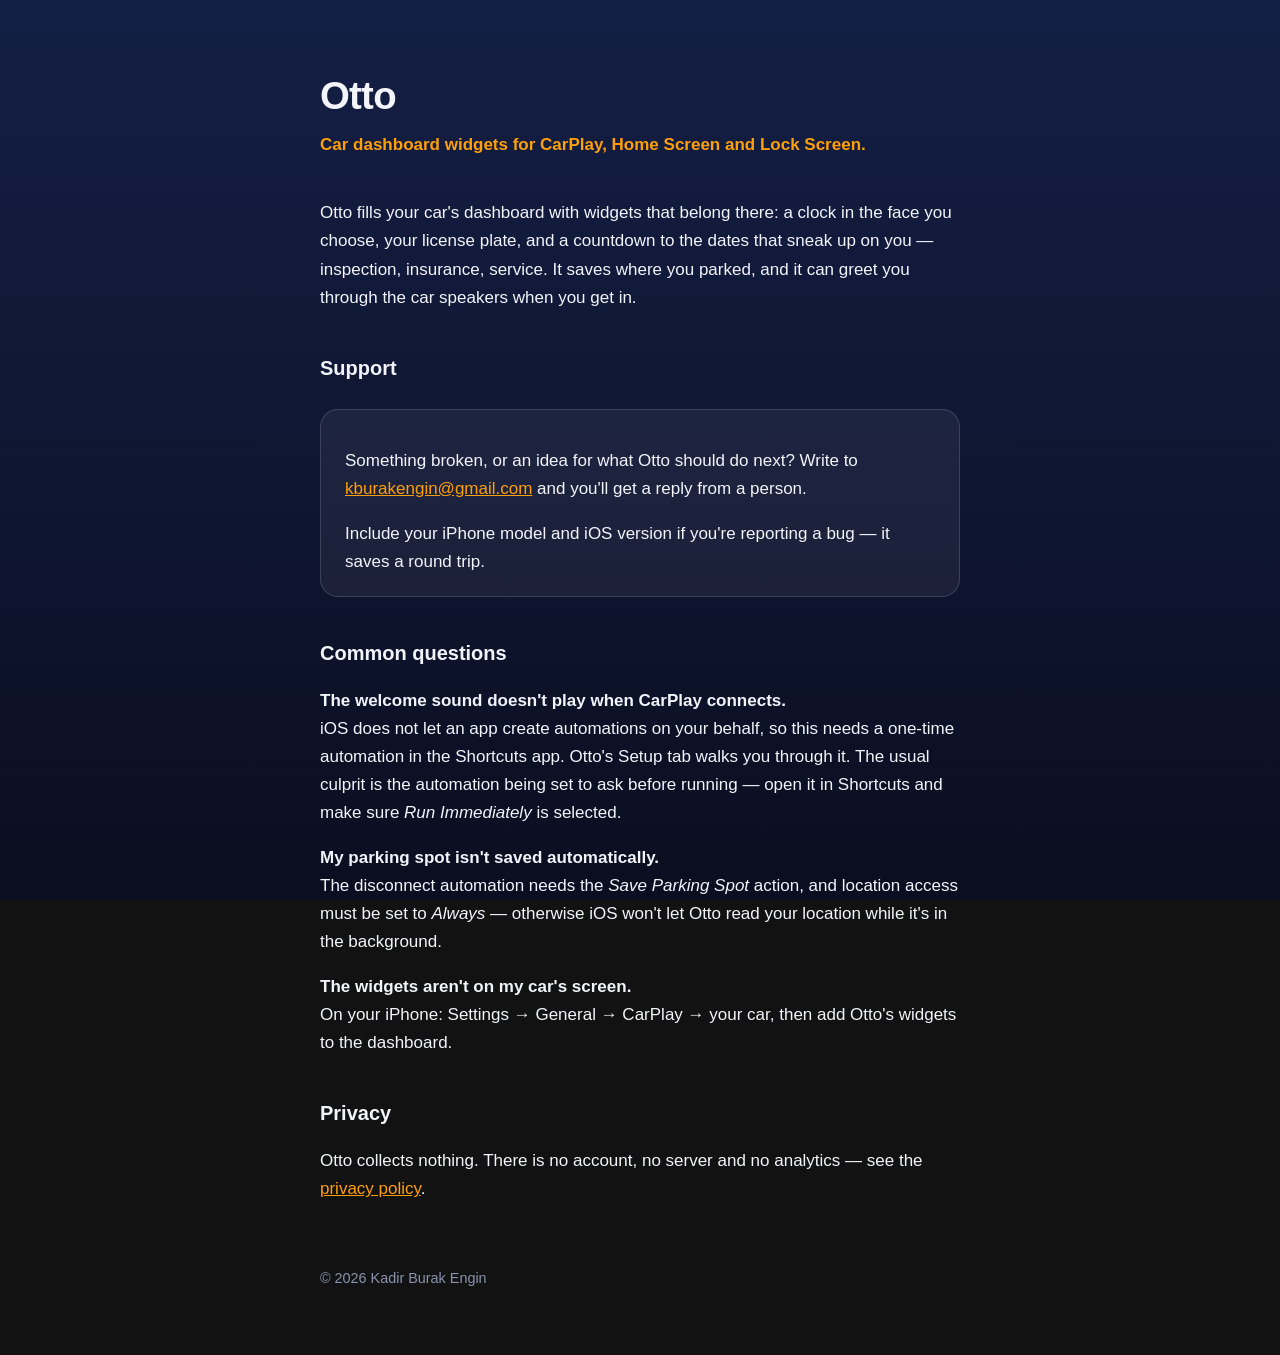
==== index.html @ ce2678f4 "Otto support and privacy pages" ====
<!doctype html>
<html lang="en">
<head>
<meta charset="utf-8">
<meta name="viewport" content="width=device-width, initial-scale=1">
<title>Otto — Car Dashboard Widgets</title>
<style>
  :root { color-scheme: dark; }
  * { box-sizing: border-box; }
  body {
    margin: 0;
    padding: 4rem 1.5rem;
    background: linear-gradient(180deg, #141F45 0%, #0A0E20 100%);
    background-attachment: fixed;
    color: #F2F4FA;
    font: 17px/1.65 -apple-system, BlinkMacSystemFont, "Segoe UI", Roboto, sans-serif;
  }
  main { max-width: 40rem; margin: 0 auto; }
  h1 { font-size: 2.4rem; margin: 0 0 .25rem; letter-spacing: -.02em; }
  .tag { color: #FF9F0A; font-weight: 600; margin: 0 0 2.5rem; }
  h2 { font-size: 1.25rem; margin: 2.5rem 0 .5rem; }
  a { color: #FF9F0A; }
  ul { padding-left: 1.2rem; }
  li { margin: .3rem 0; }
  .card {
    background: rgba(255,255,255,.06);
    border: 1px solid rgba(255,255,255,.14);
    border-radius: 18px;
    padding: 1.25rem 1.5rem;
    margin: 1.5rem 0;
  }
  footer { margin-top: 4rem; color: #8A93AD; font-size: .9rem; }
</style>
</head>
<body>
<main>
  <h1>Otto</h1>
  <p class="tag">Car dashboard widgets for CarPlay, Home Screen and Lock Screen.</p>

  <p>Otto fills your car's dashboard with widgets that belong there: a clock in the
  face you choose, your license plate, and a countdown to the dates that sneak up on
  you — inspection, insurance, service. It saves where you parked, and it can greet
  you through the car speakers when you get in.</p>

  <h2>Support</h2>
  <div class="card">
    <p>Something broken, or an idea for what Otto should do next? Write to
    <a href="mailto:kburakengin@gmail.com">kburakengin@gmail.com</a> and you'll get
    a reply from a person.</p>
    <p style="margin-bottom:0">Include your iPhone model and iOS version if you're
    reporting a bug — it saves a round trip.</p>
  </div>

  <h2>Common questions</h2>

  <p><strong>The welcome sound doesn't play when CarPlay connects.</strong><br>
  iOS does not let an app create automations on your behalf, so this needs a one-time
  automation in the Shortcuts app. Otto's Setup tab walks you through it. The usual
  culprit is the automation being set to ask before running — open it in Shortcuts and
  make sure <em>Run Immediately</em> is selected.</p>

  <p><strong>My parking spot isn't saved automatically.</strong><br>
  The disconnect automation needs the <em>Save Parking Spot</em> action, and location
  access must be set to <em>Always</em> — otherwise iOS won't let Otto read your
  location while it's in the background.</p>

  <p><strong>The widgets aren't on my car's screen.</strong><br>
  On your iPhone: Settings → General → CarPlay → your car, then add Otto's widgets to
  the dashboard.</p>

  <h2>Privacy</h2>
  <p>Otto collects nothing. There is no account, no server and no analytics — see the
  <a href="privacy.html">privacy policy</a>.</p>

  <footer>© 2026 Kadir Burak Engin</footer>
</main>
</body>
</html>
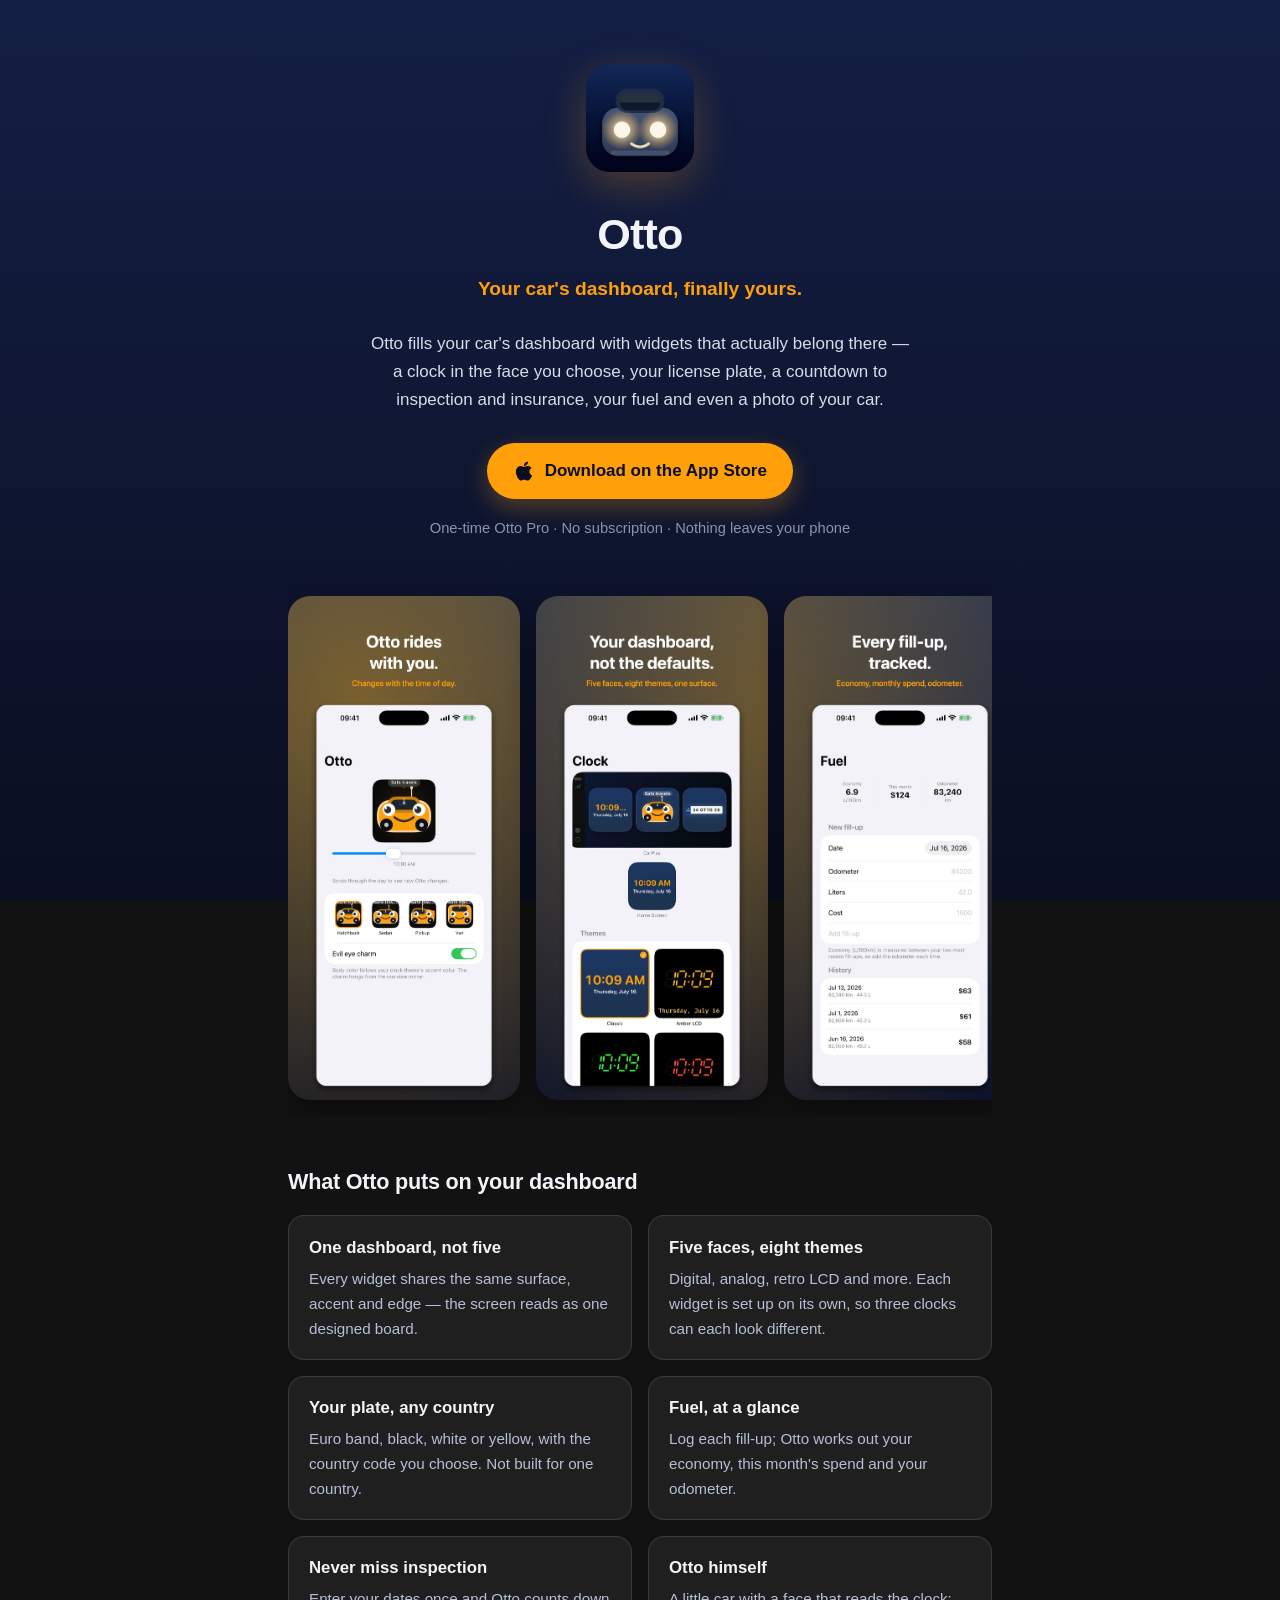
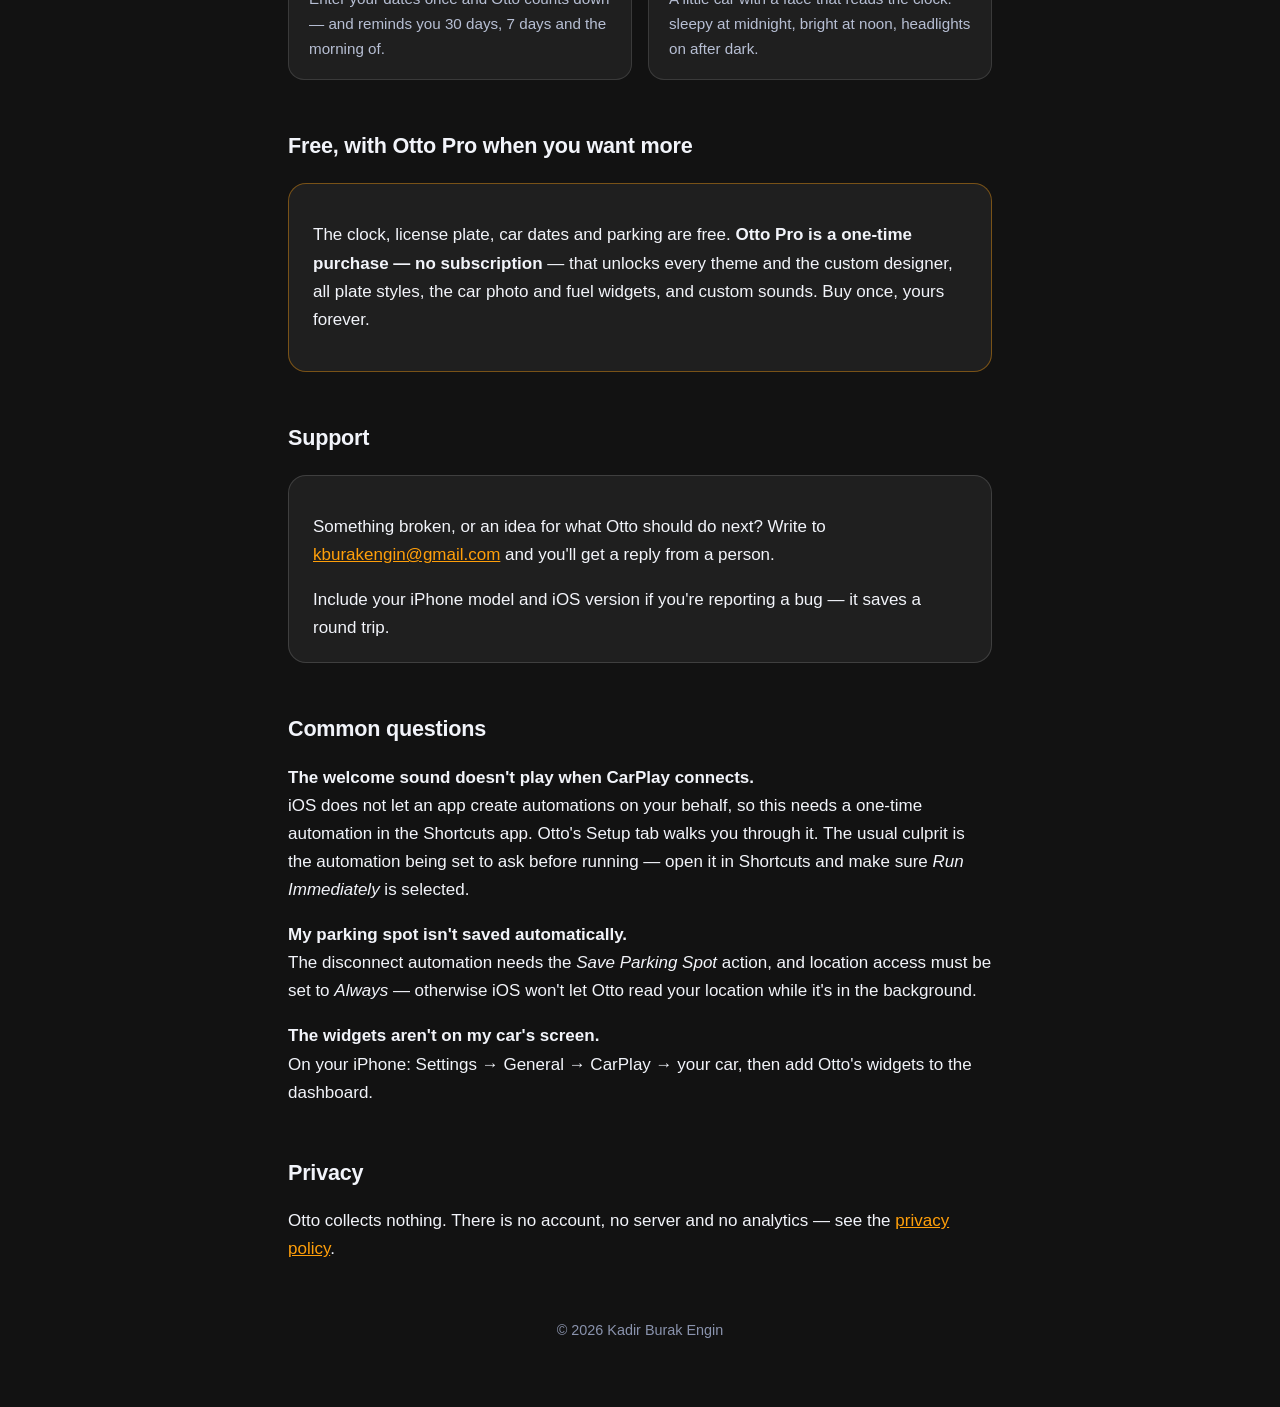
==== commit 69eb37c0: "Rebuild landing page: hero, App Store button, screenshots, features" ====
--- a/index.html
+++ b/index.html
@@ -4,43 +4,118 @@
 <meta charset="utf-8">
 <meta name="viewport" content="width=device-width, initial-scale=1">
 <title>Otto — Car Dashboard Widgets</title>
+<meta name="description" content="Otto fills your car's dashboard with widgets that belong there — clock, plate, car dates, fuel and your car's photo. One-time Otto Pro, no subscription.">
+<meta property="og:title" content="Otto — Car Dashboard Widgets">
+<meta property="og:description" content="Widgets that belong on your car's dashboard. One-time, no subscription.">
 <style>
   :root { color-scheme: dark; }
   * { box-sizing: border-box; }
   body {
     margin: 0;
-    padding: 4rem 1.5rem;
+    padding: 0 1.5rem 4rem;
     background: linear-gradient(180deg, #141F45 0%, #0A0E20 100%);
     background-attachment: fixed;
     color: #F2F4FA;
     font: 17px/1.65 -apple-system, BlinkMacSystemFont, "Segoe UI", Roboto, sans-serif;
   }
-  main { max-width: 40rem; margin: 0 auto; }
-  h1 { font-size: 2.4rem; margin: 0 0 .25rem; letter-spacing: -.02em; }
-  .tag { color: #FF9F0A; font-weight: 600; margin: 0 0 2.5rem; }
-  h2 { font-size: 1.25rem; margin: 2.5rem 0 .5rem; }
+  main { max-width: 44rem; margin: 0 auto; }
   a { color: #FF9F0A; }
-  ul { padding-left: 1.2rem; }
-  li { margin: .3rem 0; }
+
+  /* Hero */
+  .hero { text-align: center; padding: 4rem 0 1rem; }
+  .hero img.icon {
+    width: 108px; height: 108px; border-radius: 24px;
+    box-shadow: 0 12px 40px rgba(255,159,10,.25);
+  }
+  h1 { font-size: 2.7rem; margin: 1.1rem 0 .2rem; letter-spacing: -.02em; }
+  .tag { color: #FF9F0A; font-weight: 600; font-size: 1.2rem; margin: 0 0 1.6rem; }
+  .lede { max-width: 34rem; margin: 0 auto 1.8rem; color: #D7DCEA; }
+
+  .appstore {
+    display: inline-flex; align-items: center; gap: .6rem;
+    background: #FF9F0A; color: #0A0E20; text-decoration: none;
+    font-weight: 700; padding: .85rem 1.6rem; border-radius: 999px;
+    box-shadow: 0 8px 24px rgba(255,159,10,.3);
+  }
+  .appstore svg { width: 22px; height: 22px; fill: #0A0E20; }
+  .trust { margin: 1.1rem 0 0; color: #8A93AD; font-size: .92rem; }
+
+  /* Screenshots */
+  .shots {
+    display: flex; gap: 1rem; overflow-x: auto; padding: 2.5rem 0 1rem;
+    scroll-snap-type: x mandatory; -webkit-overflow-scrolling: touch;
+  }
+  .shots img {
+    width: 232px; flex: 0 0 auto; border-radius: 22px; scroll-snap-align: center;
+    box-shadow: 0 10px 30px rgba(0,0,0,.4);
+  }
+
+  /* Features */
+  h2 { font-size: 1.35rem; margin: 3rem 0 1rem; letter-spacing: -.01em; }
+  .grid { display: grid; grid-template-columns: 1fr 1fr; gap: 1rem; }
+  .feature {
+    background: rgba(255,255,255,.06); border: 1px solid rgba(255,255,255,.12);
+    border-radius: 16px; padding: 1.1rem 1.25rem;
+  }
+  .feature h3 { margin: 0 0 .25rem; font-size: 1.05rem; }
+  .feature p { margin: 0; color: #B7BFD4; font-size: .95rem; }
+
   .card {
-    background: rgba(255,255,255,.06);
-    border: 1px solid rgba(255,255,255,.14);
-    border-radius: 18px;
-    padding: 1.25rem 1.5rem;
-    margin: 1.5rem 0;
+    background: rgba(255,255,255,.06); border: 1px solid rgba(255,255,255,.14);
+    border-radius: 18px; padding: 1.25rem 1.5rem; margin: 1.25rem 0;
   }
-  footer { margin-top: 4rem; color: #8A93AD; font-size: .9rem; }
+  .pro { border-color: rgba(255,159,10,.4); }
+
+  footer { margin-top: 3.5rem; color: #8A93AD; font-size: .9rem; text-align: center; }
+
+  @media (max-width: 560px) {
+    h1 { font-size: 2.2rem; }
+    .grid { grid-template-columns: 1fr; }
+    .shots img { width: 200px; }
+  }
 </style>
 </head>
 <body>
 <main>
-  <h1>Otto</h1>
-  <p class="tag">Car dashboard widgets for CarPlay, Home Screen and Lock Screen.</p>
 
-  <p>Otto fills your car's dashboard with widgets that belong there: a clock in the
-  face you choose, your license plate, and a countdown to the dates that sneak up on
-  you — inspection, insurance, service. It saves where you parked, and it can greet
-  you through the car speakers when you get in.</p>
+  <section class="hero">
+    <img class="icon" src="assets/icon.png" alt="Otto app icon">
+    <h1>Otto</h1>
+    <p class="tag">Your car's dashboard, finally yours.</p>
+    <p class="lede">Otto fills your car's dashboard with widgets that actually belong
+    there — a clock in the face you choose, your license plate, a countdown to
+    inspection and insurance, your fuel and even a photo of your car.</p>
+    <a class="appstore" href="https://apps.apple.com/app/id6790812327">
+      <svg viewBox="0 0 384 512" aria-hidden="true"><path d="M318.7 268.7c-.2-36.7 16.4-64.4 50-84.8-18.8-26.9-47.2-41.7-84.7-44.6-35.5-2.8-74.3 20.7-88.5 20.7-15 0-49.4-19.7-76.4-19.7C63.3 141.2 4 184.8 4 273.5q0 39.3 14.4 81.2c12.8 36.7 59 126.7 107.2 125.2 25.2-.6 43-17.9 75.8-17.9 31.8 0 48.3 17.9 76.4 17.9 48.6-.7 90.4-82.5 102.6-119.3-65.2-30.7-61.7-90-61.7-91.9zm-56.6-164.2c27.3-32.4 24.8-61.9 24-72.5-24.1 1.4-52 16.4-67.9 34.9-17.5 19.8-27.8 44.3-25.6 71.9 26.1 2 49.9-11.4 69.5-34.3z"/></svg>
+      Download on the App Store
+    </a>
+    <p class="trust">One-time Otto Pro · No subscription · Nothing leaves your phone</p>
+  </section>
+
+  <section class="shots" aria-label="Screenshots">
+    <img src="assets/2-otto.jpg" alt="Otto the mascot on the CarPlay dashboard">
+    <img src="assets/1-themes.jpg" alt="Clock themes and the CarPlay dashboard">
+    <img src="assets/3-fuel.jpg" alt="Fuel tracking widget">
+    <img src="assets/6-pro.jpg" alt="Otto Pro">
+  </section>
+
+  <h2>What Otto puts on your dashboard</h2>
+  <div class="grid">
+    <div class="feature"><h3>One dashboard, not five</h3><p>Every widget shares the same surface, accent and edge — the screen reads as one designed board.</p></div>
+    <div class="feature"><h3>Five faces, eight themes</h3><p>Digital, analog, retro LCD and more. Each widget is set up on its own, so three clocks can each look different.</p></div>
+    <div class="feature"><h3>Your plate, any country</h3><p>Euro band, black, white or yellow, with the country code you choose. Not built for one country.</p></div>
+    <div class="feature"><h3>Fuel, at a glance</h3><p>Log each fill-up; Otto works out your economy, this month's spend and your odometer.</p></div>
+    <div class="feature"><h3>Never miss inspection</h3><p>Enter your dates once and Otto counts down — and reminds you 30 days, 7 days and the morning of.</p></div>
+    <div class="feature"><h3>Otto himself</h3><p>A little car with a face that reads the clock: sleepy at midnight, bright at noon, headlights on after dark.</p></div>
+  </div>
+
+  <h2>Free, with Otto Pro when you want more</h2>
+  <div class="card pro">
+    <p>The clock, license plate, car dates and parking are free. <strong>Otto Pro is a
+    one-time purchase — no subscription</strong> — that unlocks every theme and the
+    custom designer, all plate styles, the car photo and fuel widgets, and custom
+    sounds. Buy once, yours forever.</p>
+  </div>
 
   <h2>Support</h2>
   <div class="card">
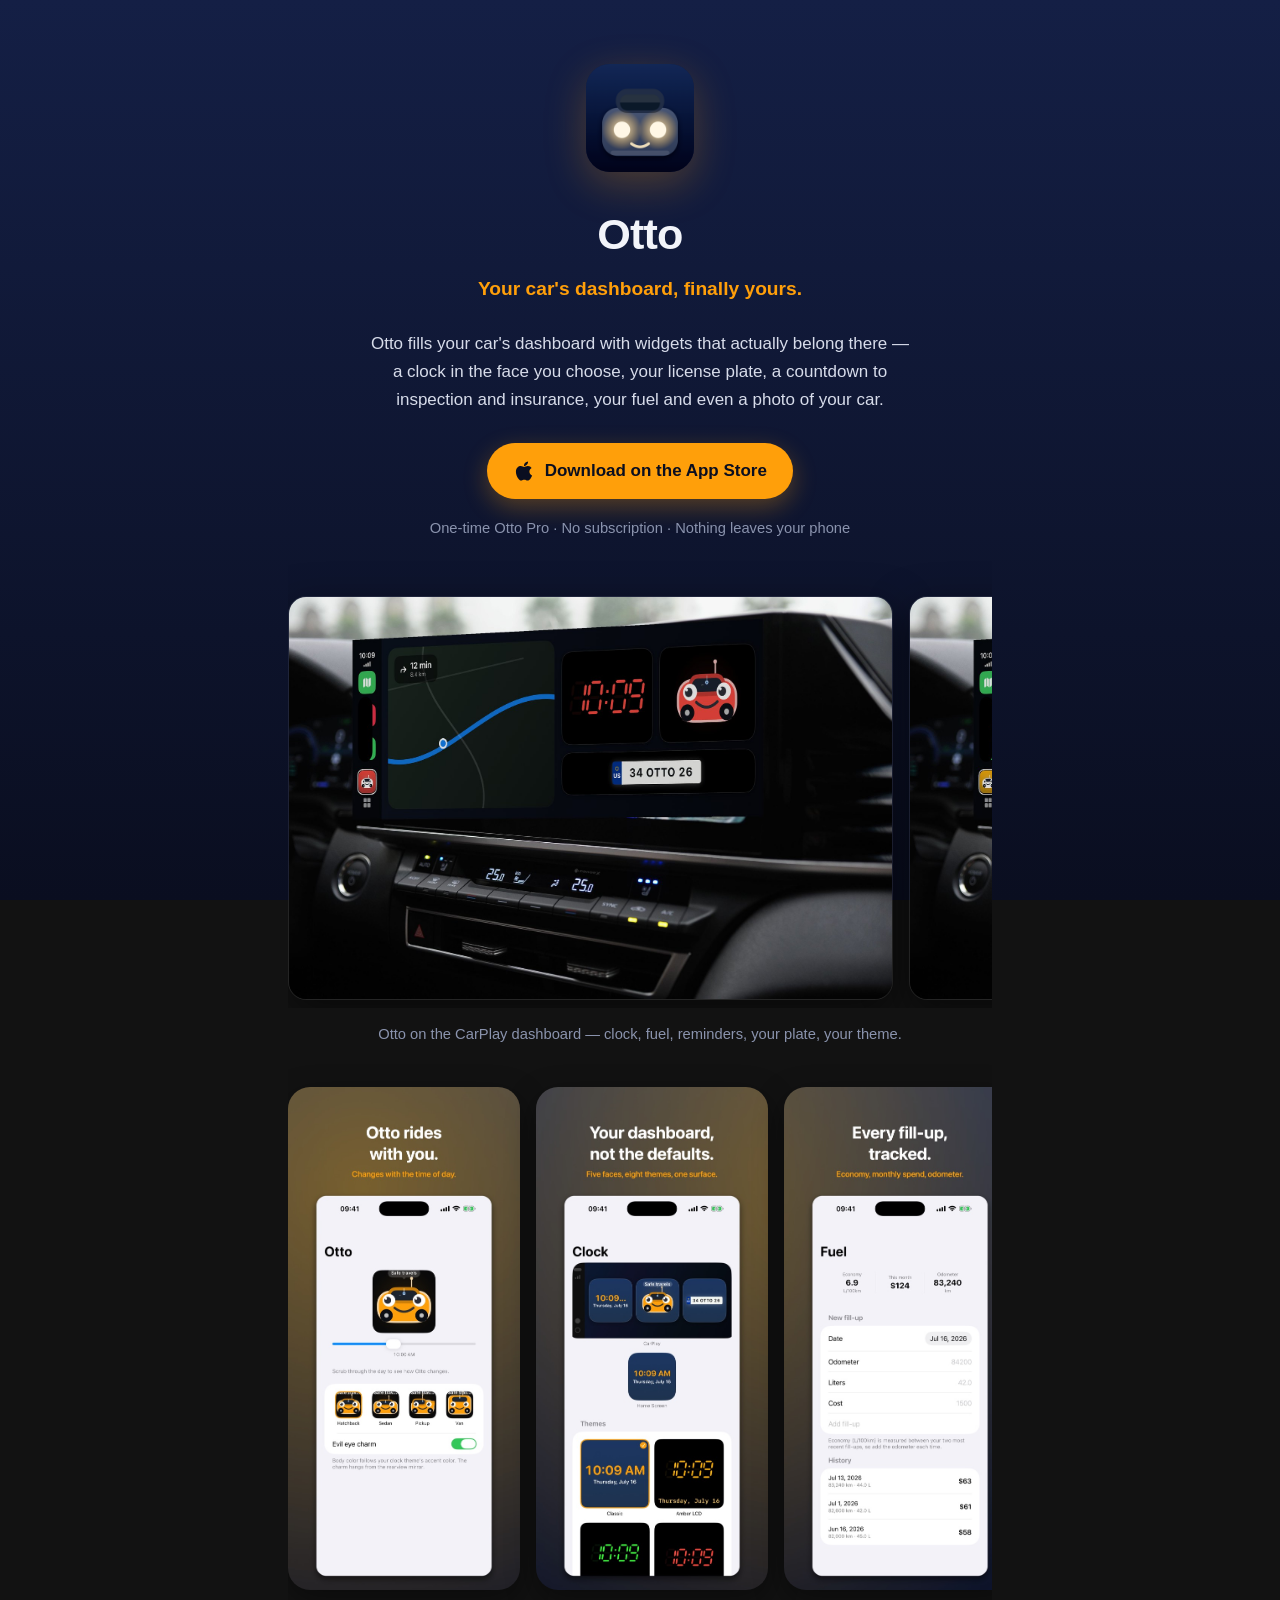
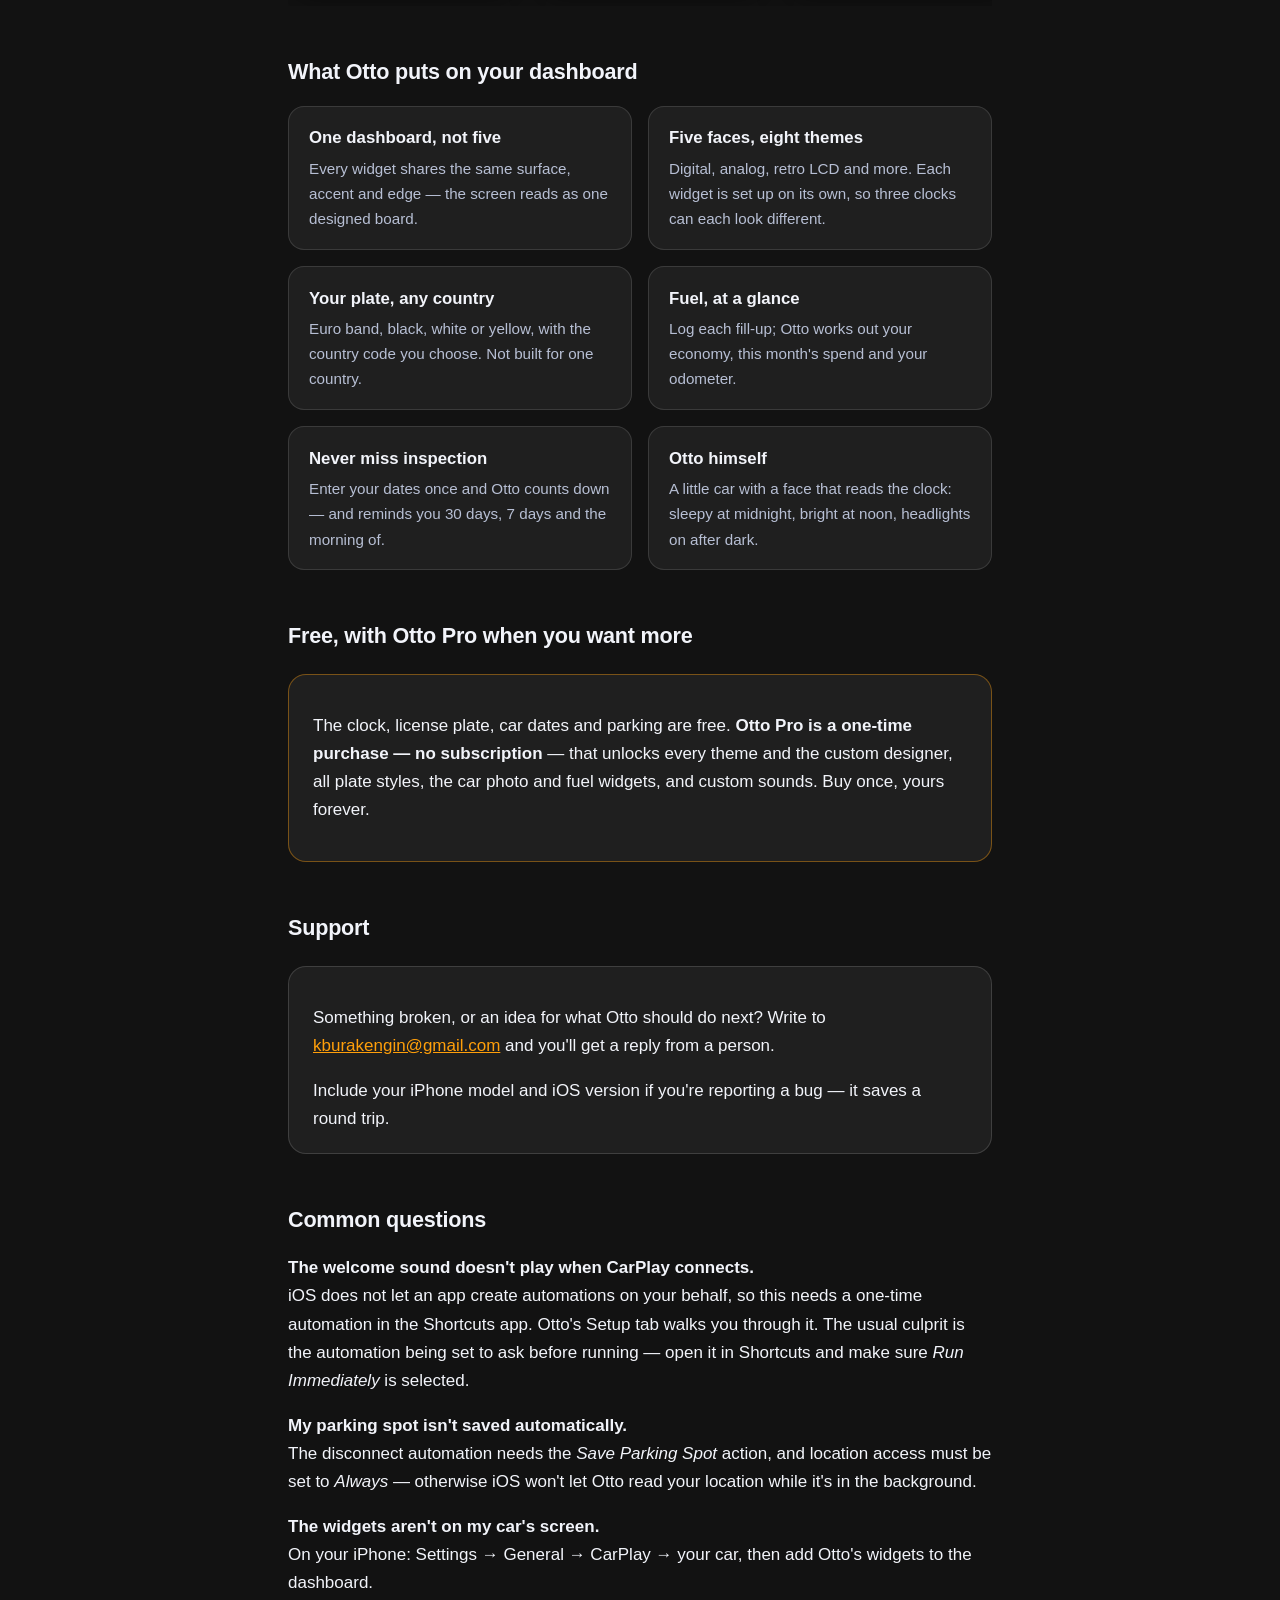
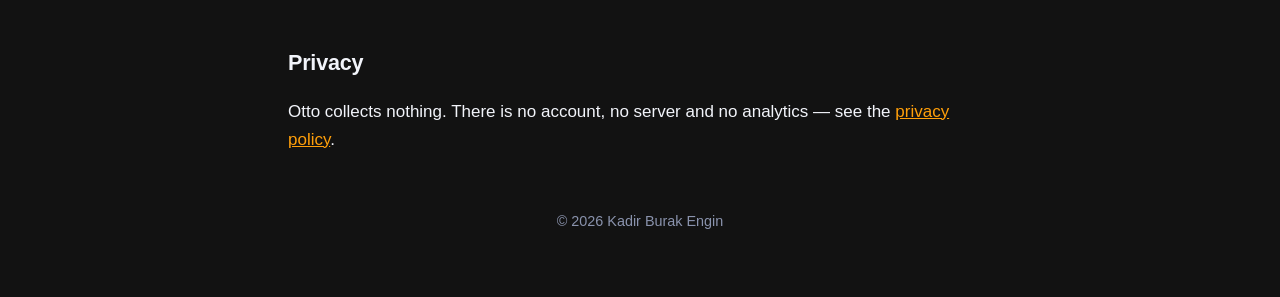
==== commit 4afd4cf8: "Add the CarPlay in-car gallery to the landing page Four shots of Otto's dashboard on a real car's Ca" ====
--- a/index.html
+++ b/index.html
@@ -39,6 +39,18 @@
   }
   .appstore svg { width: 22px; height: 22px; fill: #0A0E20; }
   .trust { margin: 1.1rem 0 0; color: #8A93AD; font-size: .92rem; }
+
+  /* CarPlay in-car gallery */
+  .carplay-gallery {
+    display: flex; gap: 1rem; overflow-x: auto; padding: 2.5rem 0 .5rem;
+    scroll-snap-type: x mandatory; -webkit-overflow-scrolling: touch;
+  }
+  .carplay-gallery img {
+    flex: 0 0 auto; width: 86%; max-width: 640px; border-radius: 18px;
+    scroll-snap-align: center; box-shadow: 0 14px 40px rgba(0,0,0,.5);
+    border: 1px solid rgba(255,255,255,.08);
+  }
+  .carplay-cap { margin: .9rem 0 0; color: #8A93AD; font-size: .92rem; text-align: center; }
 
   /* Screenshots */
   .shots {
@@ -91,6 +103,14 @@
     </a>
     <p class="trust">One-time Otto Pro · No subscription · Nothing leaves your phone</p>
   </section>
+
+  <div class="carplay-gallery" aria-label="Otto on a car's CarPlay dashboard">
+    <img src="assets/carplay-default.jpg" alt="Otto's clock, mascot and plate on a CarPlay dashboard">
+    <img src="assets/carplay-fuel.jpg" alt="Otto's fuel economy and odometer on a CarPlay dashboard">
+    <img src="assets/carplay-dates.jpg" alt="Otto's inspection and insurance countdown on a CarPlay dashboard">
+    <img src="assets/carplay-neon.jpg" alt="Otto in a neon theme on a CarPlay dashboard">
+  </div>
+  <p class="carplay-cap">Otto on the CarPlay dashboard — clock, fuel, reminders, your plate, your theme.</p>
 
   <section class="shots" aria-label="Screenshots">
     <img src="assets/2-otto.jpg" alt="Otto the mascot on the CarPlay dashboard">
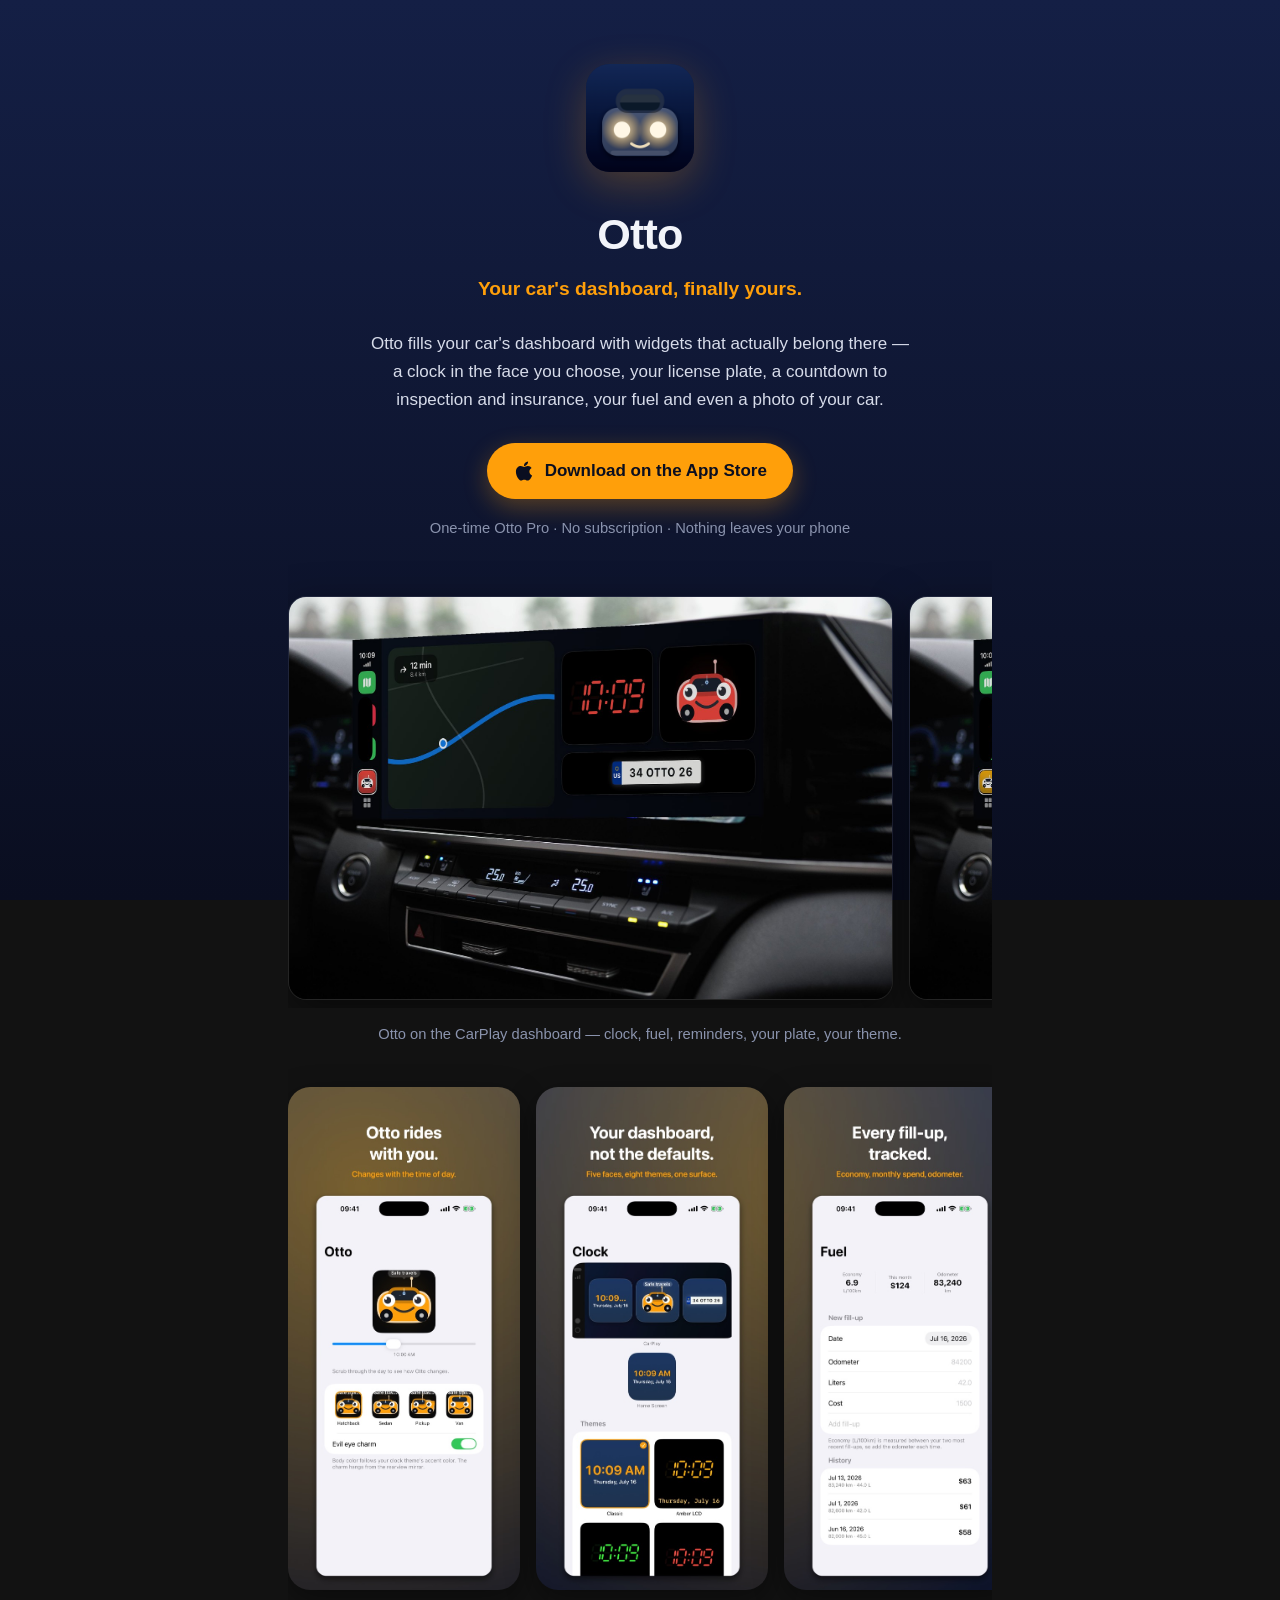
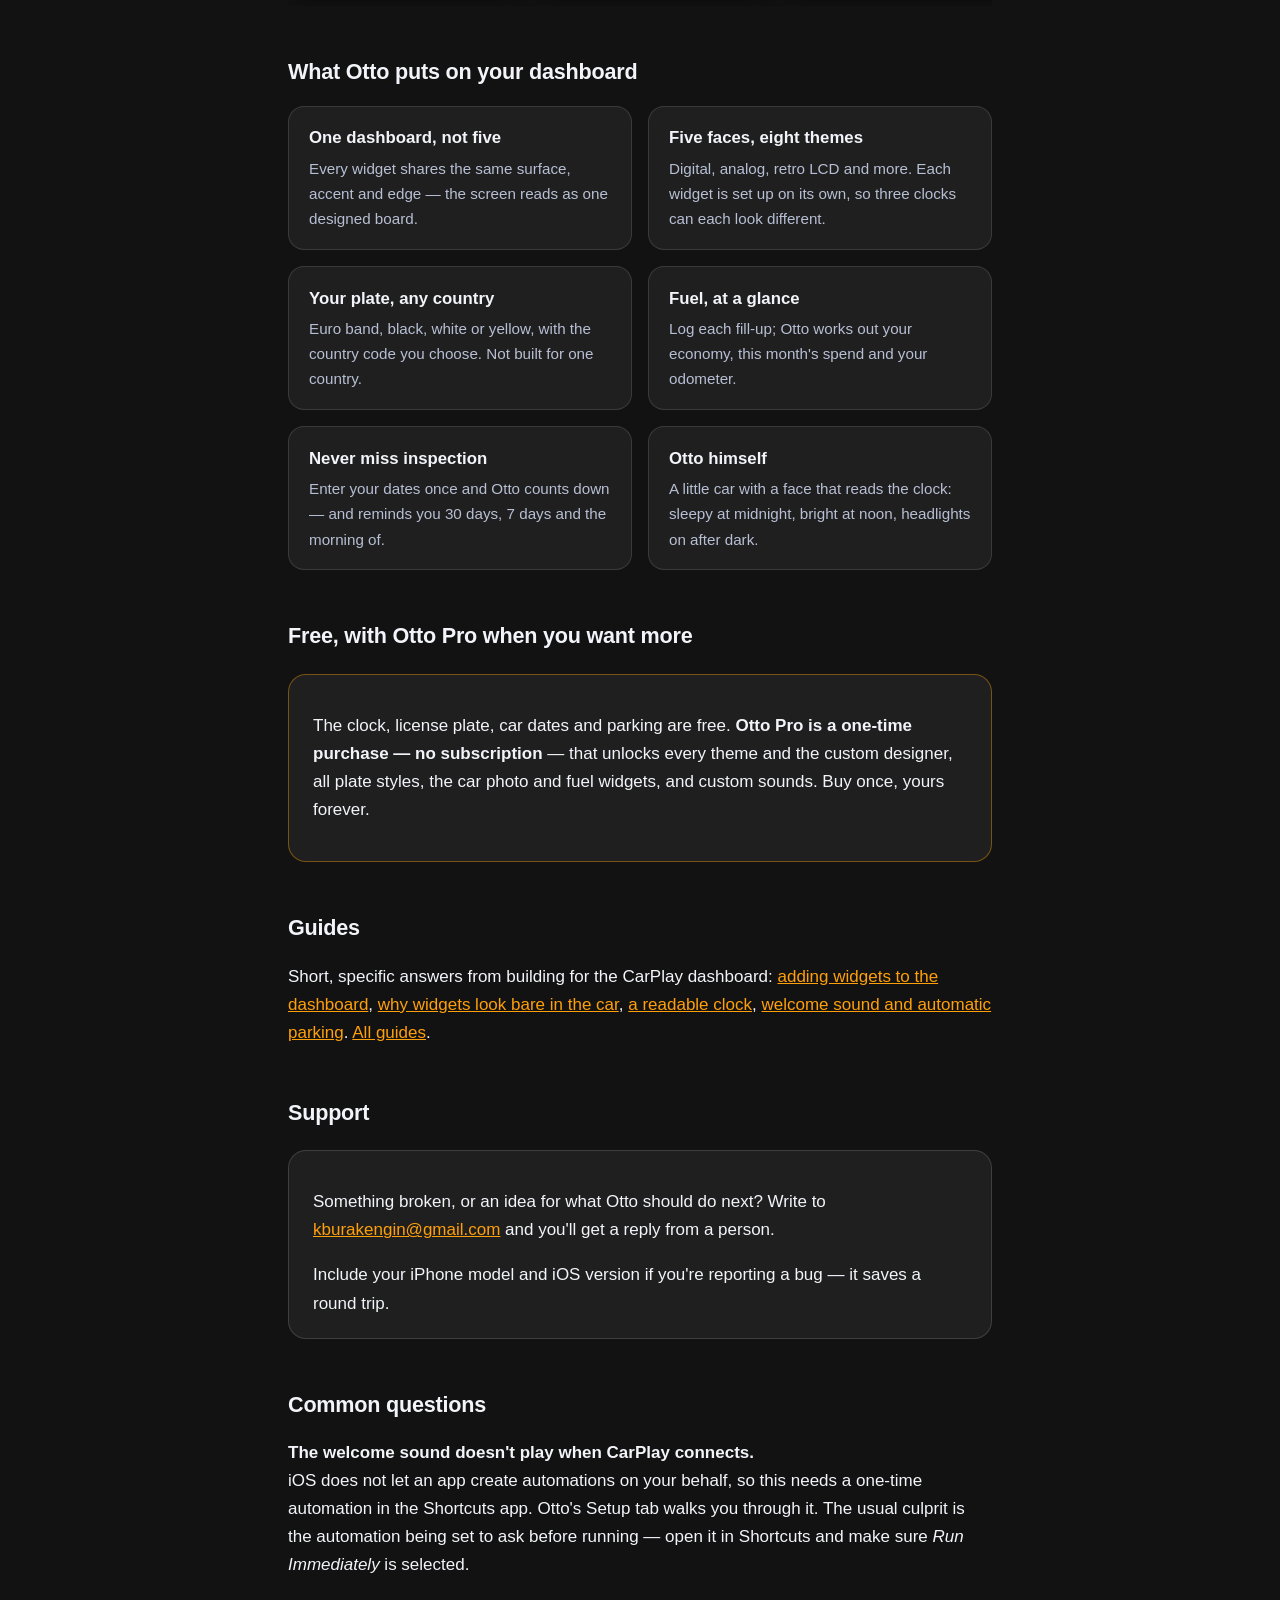
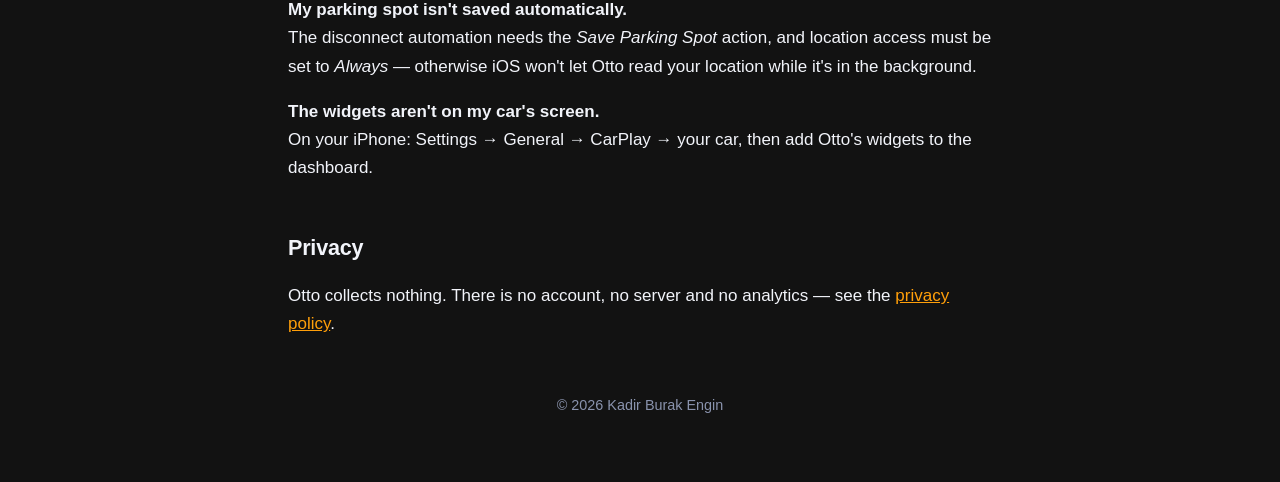
==== commit 5d2f01ea: "Add CarPlay dashboard widget guides, llms.txt, sitemap Six pages that each answer one question peopl" ====
--- a/index.html
+++ b/index.html
@@ -137,7 +137,15 @@
     sounds. Buy once, yours forever.</p>
   </div>
 
-  <h2>Support</h2>
+  <h2>Guides</h2>
+<p>Short, specific answers from building for the CarPlay dashboard:
+<a href="guides/add-widgets-to-carplay-dashboard.html">adding widgets to the dashboard</a>,
+<a href="guides/carplay-widget-no-background.html">why widgets look bare in the car</a>,
+<a href="guides/carplay-clock-widget.html">a readable clock</a>,
+<a href="guides/carplay-welcome-sound-and-parking.html">welcome sound and automatic parking</a>.
+<a href="guides/">All guides</a>.</p>
+
+<h2>Support</h2>
   <div class="card">
     <p>Something broken, or an idea for what Otto should do next? Write to
     <a href="mailto:kburakengin@gmail.com">kburakengin@gmail.com</a> and you'll get
